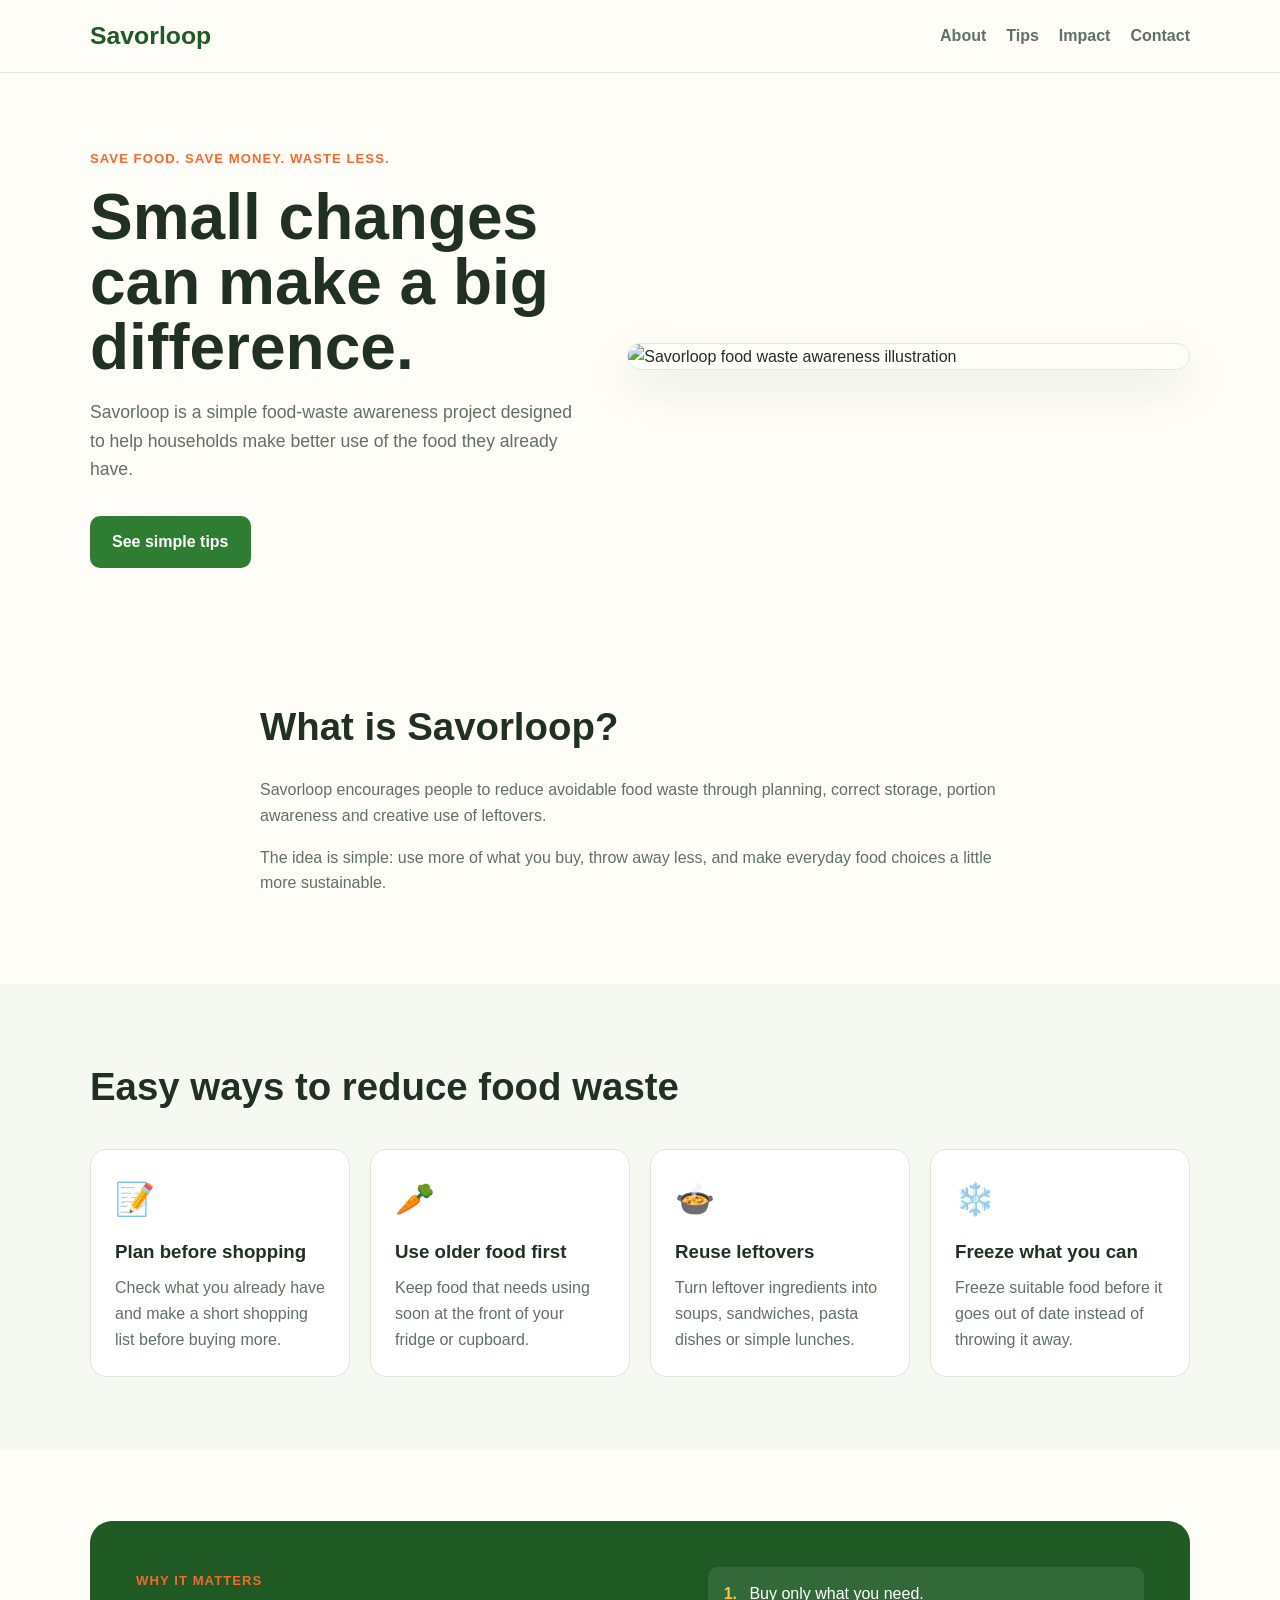
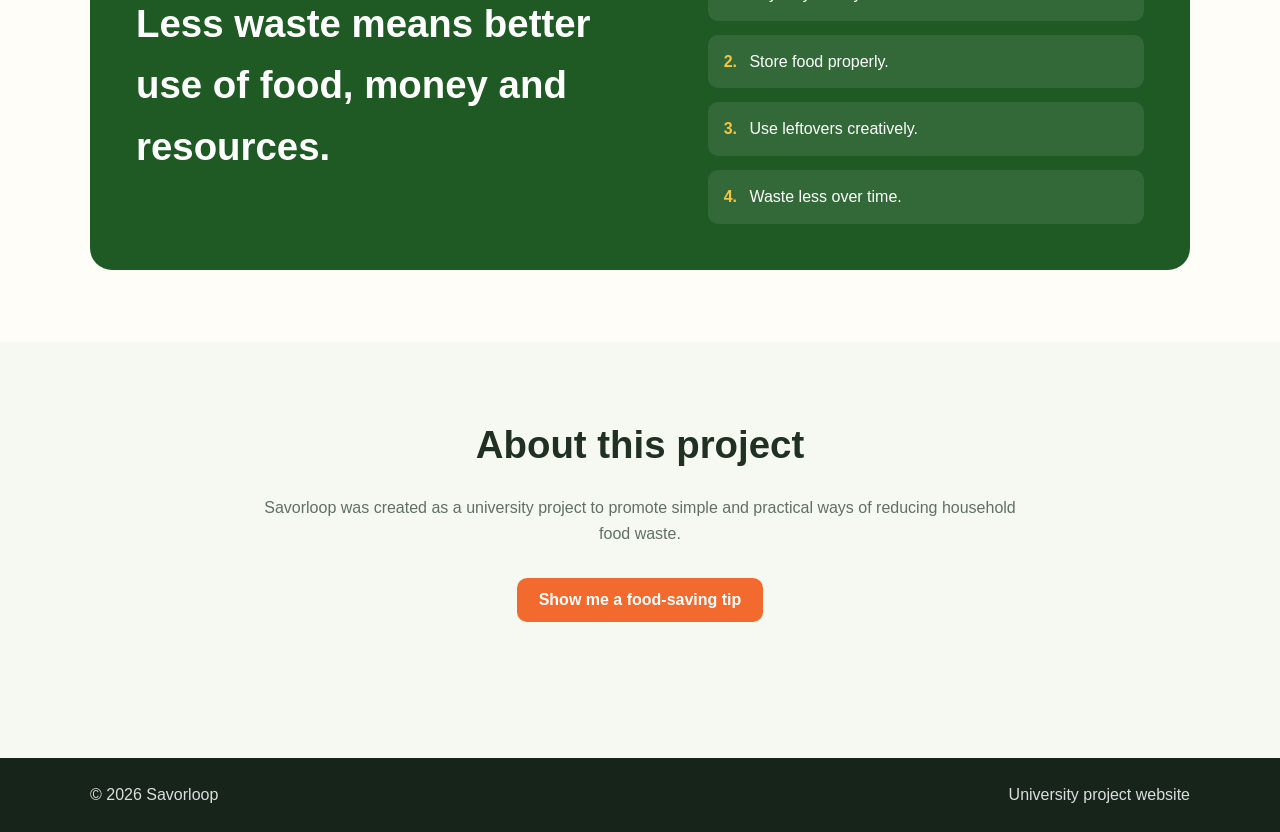
==== index.html @ a929af8f "Add files via upload" ====
<!DOCTYPE html>
<html lang="en">
<head>
  <meta charset="UTF-8" />
  <meta name="viewport" content="width=device-width, initial-scale=1.0" />
  <meta name="description" content="Savorloop helps people reduce food waste with simple tips, smarter planning and leftover ideas." />
  <title>Savorloop | Reduce Food Waste</title>
  <link rel="stylesheet" href="style.css" />
</head>
<body>

  <header class="site-header">
    <div class="container nav-wrap">
      <a href="#home" class="brand">Savorloop</a>
      <nav aria-label="Main navigation">
        <a href="#about">About</a>
        <a href="#tips">Tips</a>
        <a href="#impact">Impact</a>
        <a href="#contact">Contact</a>
      </nav>
    </div>
  </header>

  <main>
    <section id="home" class="hero">
      <div class="container hero-grid">
        <div class="hero-copy">
          <span class="eyebrow">Save food. Save money. Waste less.</span>
          <h1>Small changes can make a big difference.</h1>
          <p>
            Savorloop is a simple food-waste awareness project designed to help households
            make better use of the food they already have.
          </p>
          <a href="#tips" class="button">See simple tips</a>
        </div>

        <div class="hero-image">
          <img src="images/savorloop-banner.png" alt="Savorloop food waste awareness illustration" />
        </div>
      </div>
    </section>

    <section id="about" class="section">
      <div class="container narrow">
        <h2>What is Savorloop?</h2>
        <p>
          Savorloop encourages people to reduce avoidable food waste through planning,
          correct storage, portion awareness and creative use of leftovers.
        </p>
        <p>
          The idea is simple: use more of what you buy, throw away less, and make everyday
          food choices a little more sustainable.
        </p>
      </div>
    </section>

    <section id="tips" class="section section-soft">
      <div class="container">
        <h2>Easy ways to reduce food waste</h2>
        <div class="card-grid">
          <article class="card">
            <div class="icon">📝</div>
            <h3>Plan before shopping</h3>
            <p>Check what you already have and make a short shopping list before buying more.</p>
          </article>

          <article class="card">
            <div class="icon">🥕</div>
            <h3>Use older food first</h3>
            <p>Keep food that needs using soon at the front of your fridge or cupboard.</p>
          </article>

          <article class="card">
            <div class="icon">🍲</div>
            <h3>Reuse leftovers</h3>
            <p>Turn leftover ingredients into soups, sandwiches, pasta dishes or simple lunches.</p>
          </article>

          <article class="card">
            <div class="icon">❄️</div>
            <h3>Freeze what you can</h3>
            <p>Freeze suitable food before it goes out of date instead of throwing it away.</p>
          </article>
        </div>
      </div>
    </section>

    <section id="impact" class="section">
      <div class="container">
        <div class="impact-box">
          <div>
            <span class="eyebrow">Why it matters</span>
            <h2>Less waste means better use of food, money and resources.</h2>
          </div>
          <div class="impact-list">
            <div><strong>1.</strong> Buy only what you need.</div>
            <div><strong>2.</strong> Store food properly.</div>
            <div><strong>3.</strong> Use leftovers creatively.</div>
            <div><strong>4.</strong> Waste less over time.</div>
          </div>
        </div>
      </div>
    </section>

    <section id="contact" class="section section-soft">
      <div class="container narrow center">
        <h2>About this project</h2>
        <p>
          Savorloop was created as a university project to promote simple and practical ways
          of reducing household food waste.
        </p>
        <button class="button button-secondary" id="tipButton">Show me a food-saving tip</button>
        <p id="randomTip" class="random-tip" aria-live="polite"></p>
      </div>
    </section>
  </main>

  <footer>
    <div class="container footer-wrap">
      <p>© <span id="year"></span> Savorloop</p>
      <p>University project website</p>
    </div>
  </footer>

  <script src="script.js"></script>
</body>
</html>
---- style.css ----
* {
  box-sizing: border-box;
}

:root {
  --green: #2f7d32;
  --green-dark: #1f5a24;
  --lime: #9ecb3b;
  --orange: #f26a2e;
  --yellow: #f4c542;
  --cream: #fffdf7;
  --soft: #f6f9f1;
  --text: #203022;
  --muted: #617064;
  --border: #dde8d9;
}

html {
  scroll-behavior: smooth;
}

body {
  margin: 0;
  font-family: Arial, Helvetica, sans-serif;
  color: var(--text);
  background: var(--cream);
  line-height: 1.6;
}

img {
  max-width: 100%;
  display: block;
}

a {
  color: inherit;
}

.container {
  width: min(1100px, 92%);
  margin: 0 auto;
}

.narrow {
  width: min(760px, 92%);
}

.center {
  text-align: center;
}

.site-header {
  position: sticky;
  top: 0;
  z-index: 10;
  background: rgba(255, 253, 247, 0.96);
  border-bottom: 1px solid var(--border);
  backdrop-filter: blur(8px);
}

.nav-wrap {
  display: flex;
  align-items: center;
  justify-content: space-between;
  min-height: 72px;
  gap: 24px;
}

.brand {
  text-decoration: none;
  font-size: 1.55rem;
  font-weight: 800;
  color: var(--green-dark);
}

nav {
  display: flex;
  gap: 20px;
  flex-wrap: wrap;
}

nav a {
  text-decoration: none;
  font-weight: 700;
  color: var(--muted);
}

nav a:hover {
  color: var(--green);
}

.hero {
  padding: 72px 0 56px;
}

.hero-grid {
  display: grid;
  grid-template-columns: 1fr 1.15fr;
  align-items: center;
  gap: 48px;
}

.hero h1 {
  font-size: clamp(2.3rem, 5vw, 4.8rem);
  line-height: 1.02;
  margin: 14px 0 18px;
}

.hero p {
  font-size: 1.1rem;
  color: var(--muted);
  max-width: 620px;
}

.eyebrow {
  display: inline-block;
  color: var(--orange);
  font-weight: 800;
  text-transform: uppercase;
  letter-spacing: 0.08em;
  font-size: 0.82rem;
}

.hero-image img {
  border-radius: 22px;
  border: 1px solid var(--border);
  box-shadow: 0 18px 45px rgba(47, 125, 50, 0.12);
}

.button {
  display: inline-block;
  margin-top: 16px;
  border: 0;
  background: var(--green);
  color: white;
  padding: 13px 22px;
  border-radius: 10px;
  text-decoration: none;
  font-weight: 800;
  cursor: pointer;
  font-size: 1rem;
}

.button:hover {
  background: var(--green-dark);
}

.button-secondary {
  background: var(--orange);
}

.button-secondary:hover {
  background: #d95724;
}

.section {
  padding: 72px 0;
}

.section-soft {
  background: var(--soft);
}

.section h2 {
  font-size: clamp(1.8rem, 3vw, 2.7rem);
  margin: 0 0 20px;
}

.section p {
  color: var(--muted);
}

.card-grid {
  display: grid;
  grid-template-columns: repeat(4, 1fr);
  gap: 20px;
  margin-top: 32px;
}

.card {
  background: white;
  border: 1px solid var(--border);
  border-radius: 16px;
  padding: 24px;
}

.icon {
  font-size: 2rem;
}

.card h3 {
  margin: 12px 0 8px;
}

.card p {
  margin: 0;
}

.impact-box {
  display: grid;
  grid-template-columns: 1.2fr 1fr;
  gap: 48px;
  background: var(--green-dark);
  color: white;
  border-radius: 22px;
  padding: 46px;
}

.impact-box h2 {
  color: white;
}

.impact-list {
  display: grid;
  gap: 14px;
  align-content: center;
}

.impact-list div {
  background: rgba(255, 255, 255, 0.09);
  padding: 14px 16px;
  border-radius: 10px;
}

.impact-list strong {
  color: var(--yellow);
  margin-right: 8px;
}

.random-tip {
  min-height: 28px;
  font-weight: 700;
  color: var(--green-dark) !important;
  margin-top: 20px;
}

footer {
  background: #17241a;
  color: white;
  padding: 24px 0;
}

.footer-wrap {
  display: flex;
  justify-content: space-between;
  gap: 20px;
  flex-wrap: wrap;
}

.footer-wrap p {
  margin: 0;
  opacity: 0.85;
}

@media (max-width: 850px) {
  .hero-grid,
  .impact-box {
    grid-template-columns: 1fr;
  }

  .card-grid {
    grid-template-columns: repeat(2, 1fr);
  }

  .nav-wrap {
    flex-direction: column;
    align-items: flex-start;
    padding: 14px 0;
  }
}

@media (max-width: 560px) {
  nav {
    gap: 12px;
    font-size: 0.92rem;
  }

  .hero {
    padding-top: 46px;
  }

  .card-grid {
    grid-template-columns: 1fr;
  }

  .impact-box {
    padding: 28px;
  }
}
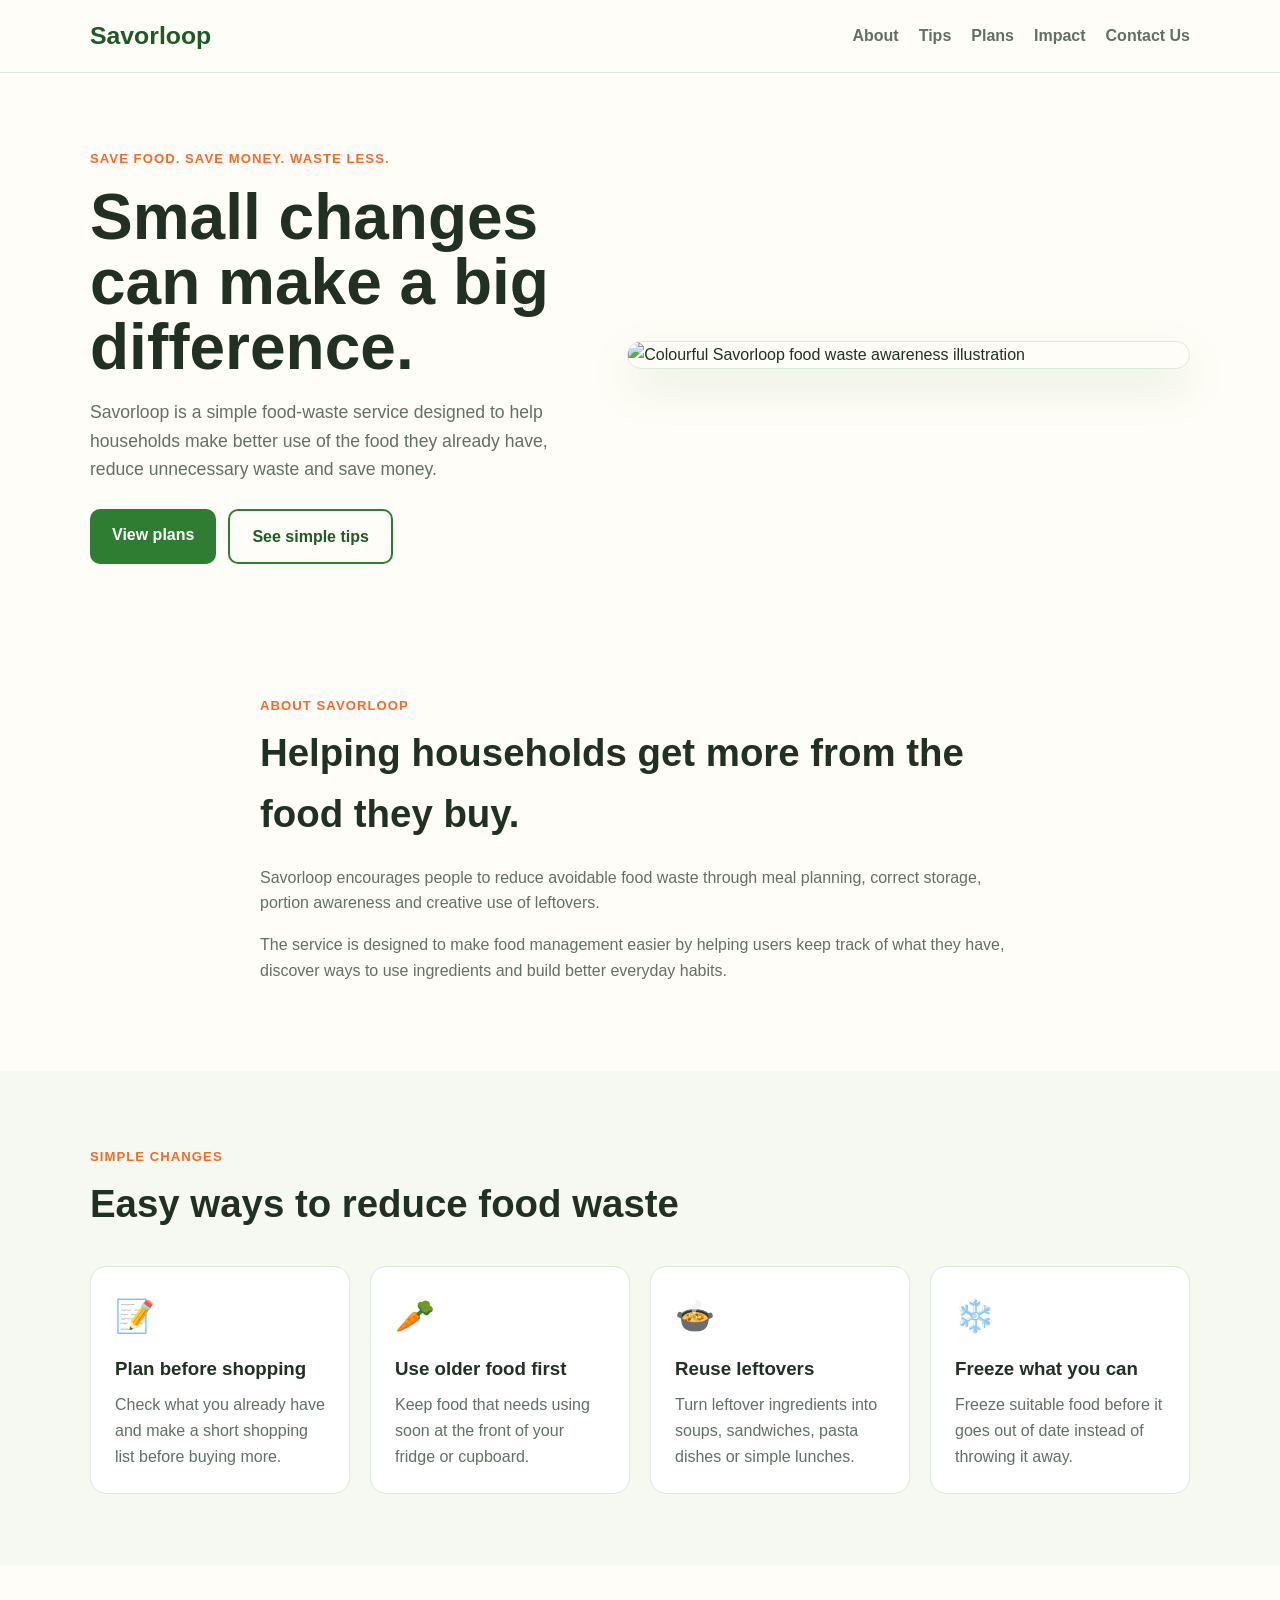
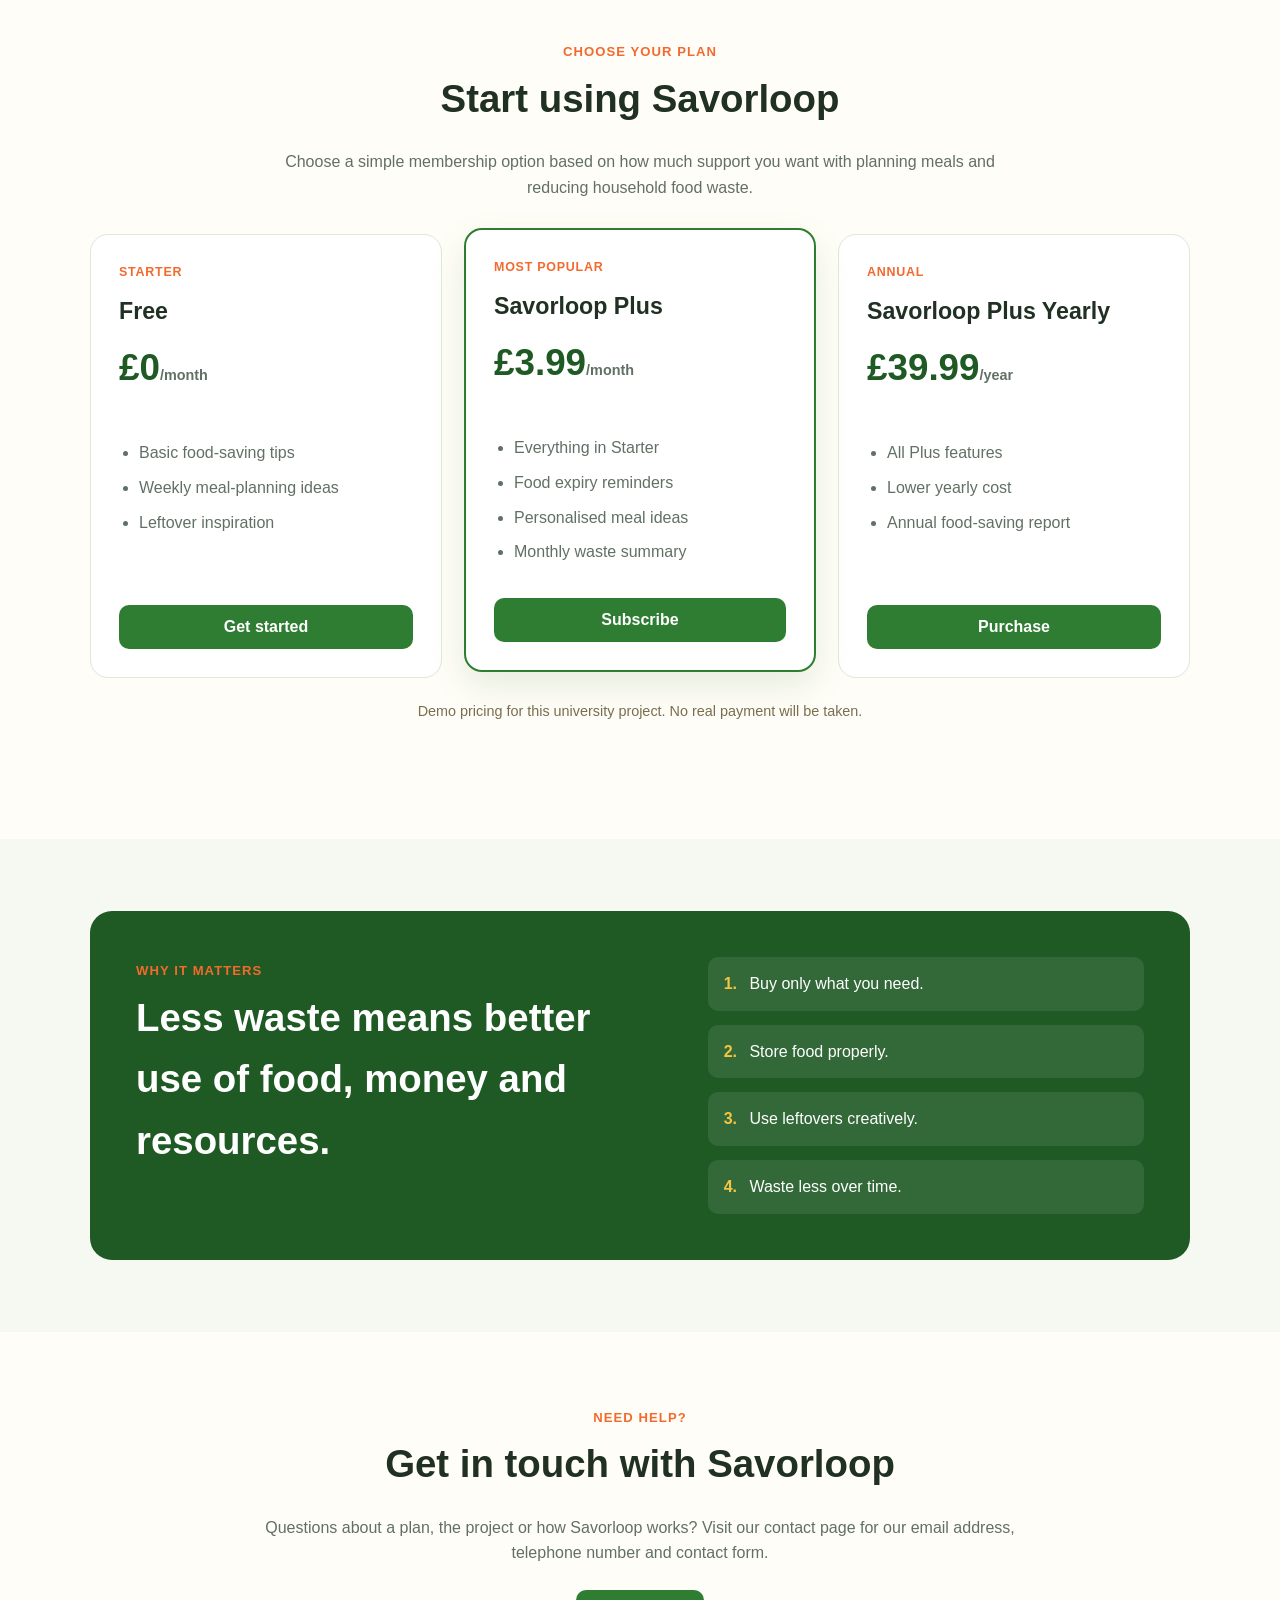
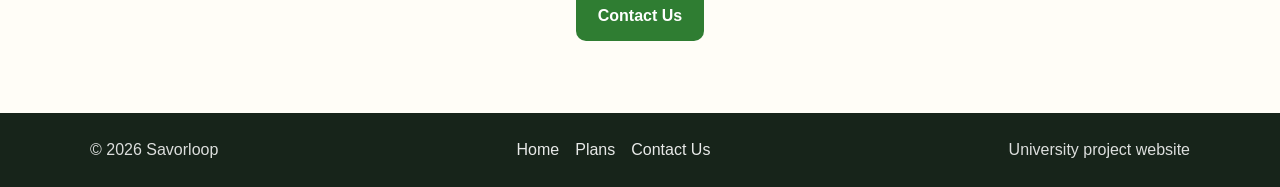
==== commit d3b4b39e: "Add files via upload" ====
--- a/index.html
+++ b/index.html
@@ -3,7 +3,7 @@
 <head>
   <meta charset="UTF-8" />
   <meta name="viewport" content="width=device-width, initial-scale=1.0" />
-  <meta name="description" content="Savorloop helps people reduce food waste with simple tips, smarter planning and leftover ideas." />
+  <meta name="description" content="Savorloop helps households reduce food waste with simple tips, smarter planning and subscription tools." />
   <title>Savorloop | Reduce Food Waste</title>
   <link rel="stylesheet" href="style.css" />
 </head>
@@ -11,12 +11,13 @@
 
   <header class="site-header">
     <div class="container nav-wrap">
-      <a href="#home" class="brand">Savorloop</a>
+      <a href="index.html" class="brand">Savorloop</a>
       <nav aria-label="Main navigation">
         <a href="#about">About</a>
         <a href="#tips">Tips</a>
+        <a href="#plans">Plans</a>
         <a href="#impact">Impact</a>
-        <a href="#contact">Contact</a>
+        <a href="contact.html">Contact Us</a>
       </nav>
     </div>
   </header>
@@ -28,34 +29,40 @@
           <span class="eyebrow">Save food. Save money. Waste less.</span>
           <h1>Small changes can make a big difference.</h1>
           <p>
-            Savorloop is a simple food-waste awareness project designed to help households
-            make better use of the food they already have.
+            Savorloop is a simple food-waste service designed to help households
+            make better use of the food they already have, reduce unnecessary waste
+            and save money.
           </p>
-          <a href="#tips" class="button">See simple tips</a>
+          <div class="button-row">
+            <a href="#plans" class="button">View plans</a>
+            <a href="#tips" class="button button-outline">See simple tips</a>
+          </div>
         </div>
 
         <div class="hero-image">
-          <img src="images/savorloop-banner.png" alt="Savorloop food waste awareness illustration" />
+          <img src="images/savorloop-banner.png" alt="Colourful Savorloop food waste awareness illustration" />
         </div>
       </div>
     </section>
 
     <section id="about" class="section">
       <div class="container narrow">
-        <h2>What is Savorloop?</h2>
+        <span class="eyebrow">About Savorloop</span>
+        <h2>Helping households get more from the food they buy.</h2>
         <p>
-          Savorloop encourages people to reduce avoidable food waste through planning,
+          Savorloop encourages people to reduce avoidable food waste through meal planning,
           correct storage, portion awareness and creative use of leftovers.
         </p>
         <p>
-          The idea is simple: use more of what you buy, throw away less, and make everyday
-          food choices a little more sustainable.
+          The service is designed to make food management easier by helping users keep track
+          of what they have, discover ways to use ingredients and build better everyday habits.
         </p>
       </div>
     </section>
 
     <section id="tips" class="section section-soft">
       <div class="container">
+        <span class="eyebrow">Simple changes</span>
         <h2>Easy ways to reduce food waste</h2>
         <div class="card-grid">
           <article class="card">
@@ -85,7 +92,64 @@
       </div>
     </section>
 
-    <section id="impact" class="section">
+    <section id="plans" class="section">
+      <div class="container">
+        <div class="section-heading center">
+          <span class="eyebrow">Choose your plan</span>
+          <h2>Start using Savorloop</h2>
+          <p>
+            Choose a simple membership option based on how much support you want with
+            planning meals and reducing household food waste.
+          </p>
+        </div>
+
+        <div class="pricing-grid">
+          <article class="price-card">
+            <span class="plan-label">Starter</span>
+            <h3>Free</h3>
+            <div class="price">£0<span>/month</span></div>
+            <ul class="feature-list">
+              <li>Basic food-saving tips</li>
+              <li>Weekly meal-planning ideas</li>
+              <li>Leftover inspiration</li>
+            </ul>
+            <button class="button plan-button" data-plan="Starter">Get started</button>
+          </article>
+
+          <article class="price-card featured">
+            <span class="plan-label">Most popular</span>
+            <h3>Savorloop Plus</h3>
+            <div class="price">£3.99<span>/month</span></div>
+            <ul class="feature-list">
+              <li>Everything in Starter</li>
+              <li>Food expiry reminders</li>
+              <li>Personalised meal ideas</li>
+              <li>Monthly waste summary</li>
+            </ul>
+            <button class="button plan-button" data-plan="Savorloop Plus">Subscribe</button>
+          </article>
+
+          <article class="price-card">
+            <span class="plan-label">Annual</span>
+            <h3>Savorloop Plus Yearly</h3>
+            <div class="price">£39.99<span>/year</span></div>
+            <ul class="feature-list">
+              <li>All Plus features</li>
+              <li>Lower yearly cost</li>
+              <li>Annual food-saving report</li>
+            </ul>
+            <button class="button plan-button" data-plan="Savorloop Plus Yearly">Purchase</button>
+          </article>
+        </div>
+
+        <p class="demo-note center">
+          Demo pricing for this university project. No real payment will be taken.
+        </p>
+        <div id="planMessage" class="plan-message center" aria-live="polite"></div>
+      </div>
+    </section>
+
+    <section id="impact" class="section section-soft">
       <div class="container">
         <div class="impact-box">
           <div>
@@ -102,15 +166,15 @@
       </div>
     </section>
 
-    <section id="contact" class="section section-soft">
+    <section class="section">
       <div class="container narrow center">
-        <h2>About this project</h2>
+        <span class="eyebrow">Need help?</span>
+        <h2>Get in touch with Savorloop</h2>
         <p>
-          Savorloop was created as a university project to promote simple and practical ways
-          of reducing household food waste.
+          Questions about a plan, the project or how Savorloop works? Visit our contact page
+          for our email address, telephone number and contact form.
         </p>
-        <button class="button button-secondary" id="tipButton">Show me a food-saving tip</button>
-        <p id="randomTip" class="random-tip" aria-live="polite"></p>
+        <a class="button" href="contact.html">Contact Us</a>
       </div>
     </section>
   </main>
@@ -118,6 +182,11 @@
   <footer>
     <div class="container footer-wrap">
       <p>© <span id="year"></span> Savorloop</p>
+      <div class="footer-links">
+        <a href="index.html">Home</a>
+        <a href="#plans">Plans</a>
+        <a href="contact.html">Contact Us</a>
+      </div>
       <p>University project website</p>
     </div>
   </footer>
--- a/style.css
+++ b/style.css
@@ -13,6 +13,7 @@
   --text: #203022;
   --muted: #617064;
   --border: #dde8d9;
+  --white: #ffffff;
 }
 
 html {
@@ -85,7 +86,8 @@
   color: var(--muted);
 }
 
-nav a:hover {
+nav a:hover,
+nav a.active {
   color: var(--green);
 }
 
@@ -100,16 +102,28 @@
   gap: 48px;
 }
 
-.hero h1 {
+.hero h1,
+.page-hero h1 {
   font-size: clamp(2.3rem, 5vw, 4.8rem);
   line-height: 1.02;
   margin: 14px 0 18px;
 }
 
-.hero p {
+.hero p,
+.page-hero p {
   font-size: 1.1rem;
   color: var(--muted);
   max-width: 620px;
+}
+
+.page-hero {
+  padding: 90px 0 55px;
+  background: var(--soft);
+}
+
+.page-hero p {
+  margin-left: auto;
+  margin-right: auto;
 }
 
 .eyebrow {
@@ -127,9 +141,16 @@
   box-shadow: 0 18px 45px rgba(47, 125, 50, 0.12);
 }
 
+.button-row {
+  display: flex;
+  gap: 12px;
+  flex-wrap: wrap;
+  margin-top: 18px;
+}
+
 .button {
   display: inline-block;
-  margin-top: 16px;
+  margin-top: 8px;
   border: 0;
   background: var(--green);
   color: white;
@@ -145,12 +166,15 @@
   background: var(--green-dark);
 }
 
-.button-secondary {
-  background: var(--orange);
-}
-
-.button-secondary:hover {
-  background: #d95724;
+.button-outline {
+  background: transparent;
+  color: var(--green-dark);
+  border: 2px solid var(--green);
+}
+
+.button-outline:hover {
+  background: var(--green);
+  color: white;
 }
 
 .section {
@@ -163,11 +187,16 @@
 
 .section h2 {
   font-size: clamp(1.8rem, 3vw, 2.7rem);
-  margin: 0 0 20px;
+  margin: 4px 0 20px;
 }
 
 .section p {
   color: var(--muted);
+}
+
+.section-heading {
+  max-width: 720px;
+  margin: 0 auto 34px;
 }
 
 .card-grid {
@@ -194,6 +223,81 @@
 
 .card p {
   margin: 0;
+}
+
+.pricing-grid {
+  display: grid;
+  grid-template-columns: repeat(3, 1fr);
+  gap: 22px;
+  align-items: stretch;
+}
+
+.price-card {
+  background: var(--white);
+  border: 1px solid var(--border);
+  border-radius: 18px;
+  padding: 28px;
+  display: flex;
+  flex-direction: column;
+}
+
+.price-card.featured {
+  border: 2px solid var(--green);
+  box-shadow: 0 14px 35px rgba(47, 125, 50, 0.12);
+  transform: translateY(-6px);
+}
+
+.plan-label {
+  color: var(--orange);
+  font-weight: 800;
+  text-transform: uppercase;
+  letter-spacing: 0.06em;
+  font-size: 0.78rem;
+}
+
+.price-card h3 {
+  margin: 10px 0 4px;
+  font-size: 1.45rem;
+}
+
+.price {
+  font-size: 2.3rem;
+  font-weight: 800;
+  color: var(--green-dark);
+  margin: 4px 0 18px;
+}
+
+.price span {
+  font-size: 0.9rem;
+  color: var(--muted);
+  font-weight: 600;
+}
+
+.feature-list {
+  padding-left: 20px;
+  color: var(--muted);
+  flex: 1;
+}
+
+.feature-list li {
+  margin: 9px 0;
+}
+
+.plan-button {
+  width: 100%;
+}
+
+.demo-note {
+  margin-top: 22px;
+  font-size: 0.9rem;
+  color: #7a6f50 !important;
+}
+
+.plan-message {
+  min-height: 30px;
+  margin-top: 12px;
+  font-weight: 700;
+  color: var(--green-dark);
 }
 
 .impact-box {
@@ -227,11 +331,87 @@
   margin-right: 8px;
 }
 
-.random-tip {
-  min-height: 28px;
+.contact-grid {
+  display: grid;
+  grid-template-columns: 0.9fr 1.1fr;
+  gap: 50px;
+  align-items: start;
+}
+
+.contact-details,
+.contact-form {
+  background: white;
+  border: 1px solid var(--border);
+  border-radius: 18px;
+  padding: 30px;
+}
+
+.contact-details h2,
+.contact-form h2 {
+  margin-top: 0;
+}
+
+.contact-item {
+  display: flex;
+  gap: 14px;
+  align-items: flex-start;
+  padding: 16px 0;
+  border-bottom: 1px solid var(--border);
+}
+
+.contact-item:last-of-type {
+  border-bottom: none;
+}
+
+.contact-icon {
+  font-size: 1.45rem;
+}
+
+.contact-item p {
+  margin: 3px 0 0;
+}
+
+.contact-item a {
+  color: var(--green-dark);
+}
+
+.left-note {
+  text-align: left;
+}
+
+.contact-form {
+  display: grid;
+  gap: 10px;
+}
+
+.contact-form label {
+  font-weight: 700;
+  margin-top: 4px;
+}
+
+.contact-form input,
+.contact-form select,
+.contact-form textarea {
+  width: 100%;
+  padding: 12px;
+  border: 1px solid #cdd8cb;
+  border-radius: 9px;
+  font: inherit;
+  background: white;
+}
+
+.contact-form input:focus,
+.contact-form select:focus,
+.contact-form textarea:focus {
+  outline: 2px solid rgba(47, 125, 50, 0.25);
+  border-color: var(--green);
+}
+
+.form-message {
+  min-height: 26px;
+  margin: 0;
   font-weight: 700;
   color: var(--green-dark) !important;
-  margin-top: 20px;
 }
 
 footer {
@@ -243,6 +423,7 @@
 .footer-wrap {
   display: flex;
   justify-content: space-between;
+  align-items: center;
   gap: 20px;
   flex-wrap: wrap;
 }
@@ -252,14 +433,36 @@
   opacity: 0.85;
 }
 
+.footer-links {
+  display: flex;
+  gap: 16px;
+}
+
+.footer-links a {
+  color: white;
+  text-decoration: none;
+  opacity: 0.9;
+}
+
+.footer-links a:hover {
+  opacity: 1;
+  text-decoration: underline;
+}
+
 @media (max-width: 850px) {
   .hero-grid,
-  .impact-box {
+  .impact-box,
+  .contact-grid {
     grid-template-columns: 1fr;
   }
 
-  .card-grid {
+  .card-grid,
+  .pricing-grid {
     grid-template-columns: repeat(2, 1fr);
+  }
+
+  .price-card.featured {
+    transform: none;
   }
 
   .nav-wrap {
@@ -269,7 +472,7 @@
   }
 }
 
-@media (max-width: 560px) {
+@media (max-width: 620px) {
   nav {
     gap: 12px;
     font-size: 0.92rem;
@@ -279,11 +482,19 @@
     padding-top: 46px;
   }
 
-  .card-grid {
+  .card-grid,
+  .pricing-grid {
     grid-template-columns: 1fr;
   }
 
-  .impact-box {
-    padding: 28px;
-  }
-}
+  .impact-box,
+  .contact-details,
+  .contact-form {
+    padding: 25px;
+  }
+
+  .footer-wrap {
+    flex-direction: column;
+    align-items: flex-start;
+  }
+}
